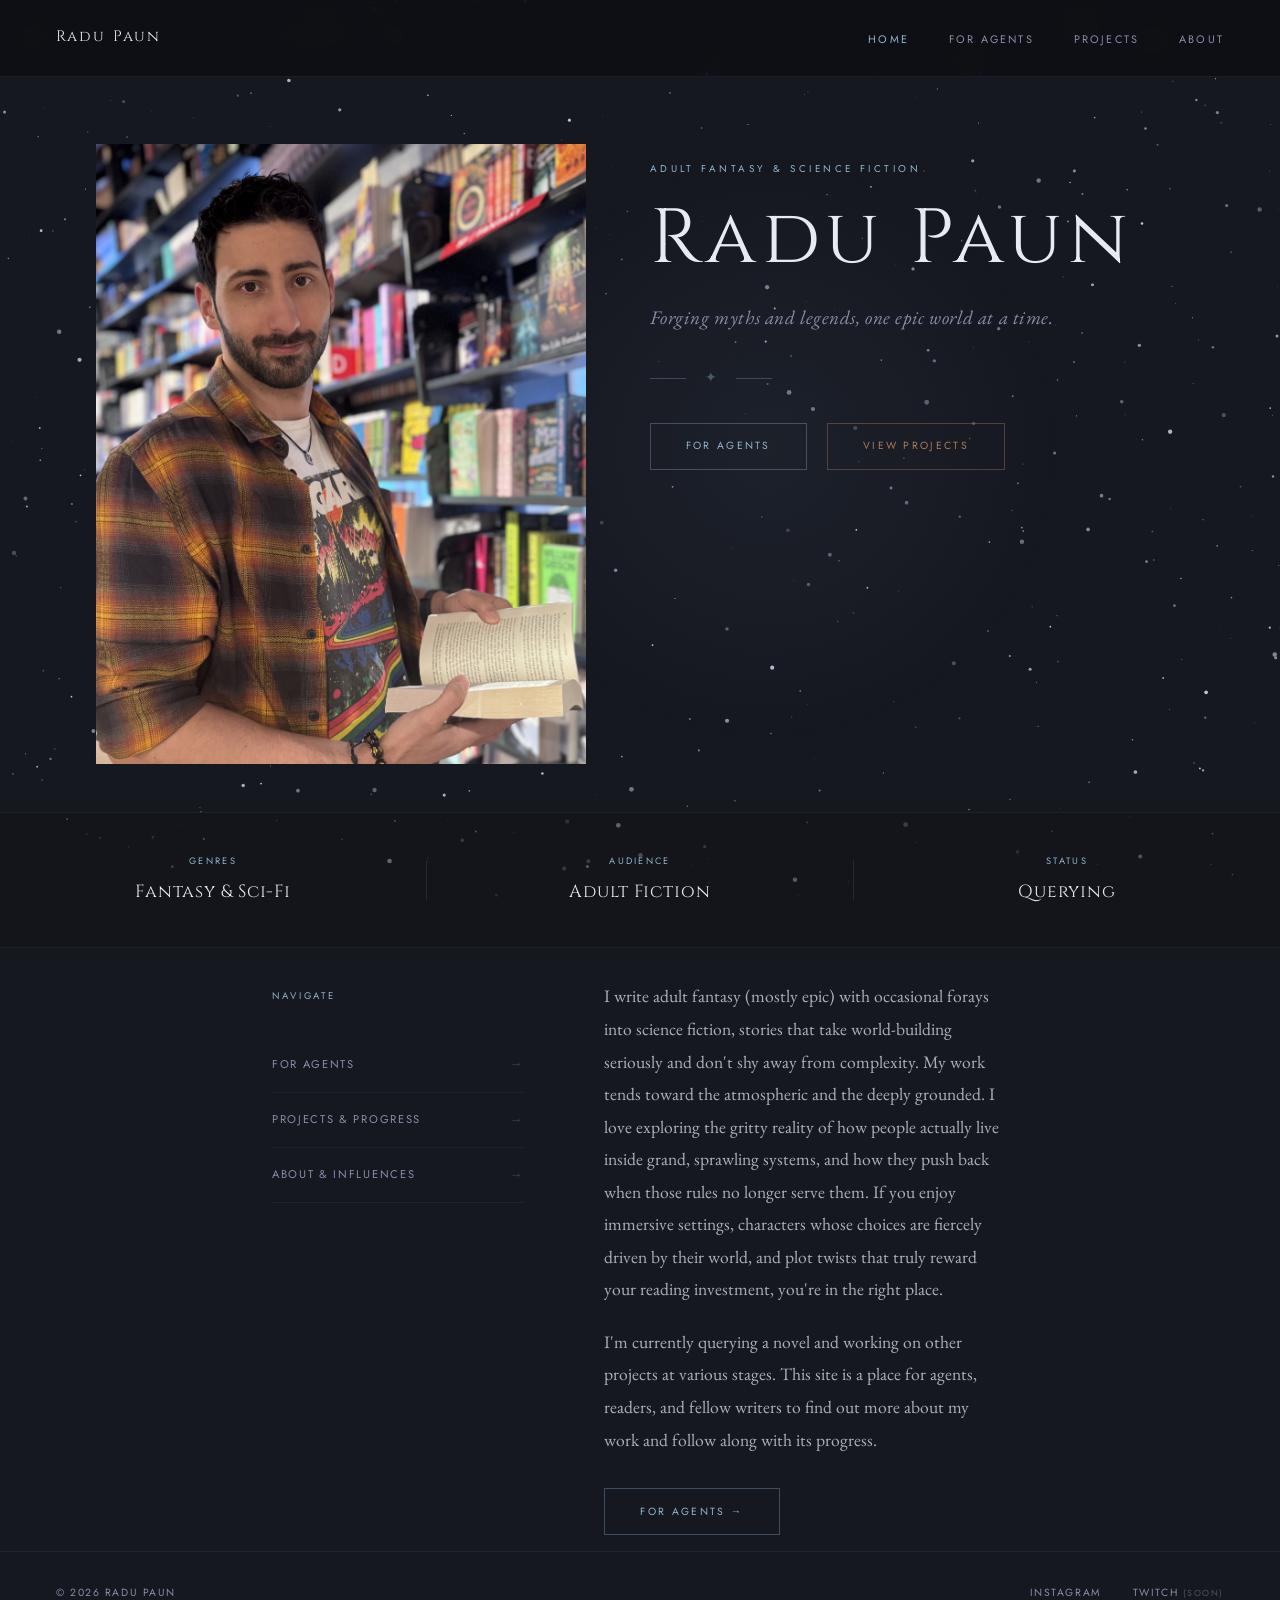
==== index.html @ 84acb4f2 "Update index.html added instagram link" ====
<!DOCTYPE html>
<html lang="en">
<head>
  <meta charset="UTF-8">
  <meta name="viewport" content="width=device-width, initial-scale=1.0">
  <title>Radu Paun — Author</title>
  <meta name="description" content="Radu Paun — writer of fantasy and science fiction.">
  <link rel="stylesheet" href="css/style.css">
  <style>
    /* ── HERO ── */
    .hero {
      min-height: auto;
      display: grid;
      grid-template-columns: 45% 1fr;
      align-items: start;
      padding: 4rem 6rem 3rem;
      position: relative;
      overflow: visible;
      gap: 4rem;
      max-width: 90rem;
      margin: 0 auto;
      width: 100%;
      box-sizing: border-box;
    }

    /* Atmospheric glow */
    .hero-glow {
      position: fixed;
      width: 600px;
      height: 600px;
      border-radius: 50%;
      background: radial-gradient(circle, rgba(124,158,184,0.07) 0%, transparent 70%);
      top: 50%;
      left: 60%;
      transform: translate(-50%, -50%);
      pointer-events: none;
    }

    /* ── PHOTO COLUMN ── */
    .hero-photo {
      position: relative;
      width: 100%;
      aspect-ratio: 3 / 4;
      max-height: 620px;
      overflow: hidden;
    }

    .hero-photo img {
      width: 100%;
      height: 100%;
      object-fit: cover;
      object-position: center 15%;
      display: block;
    }

    /* ── TEXT COLUMN ── */
    .hero-text {
      display: flex;
      flex-direction: column;
      align-items: flex-start;
      text-align: left;
      padding-top: 1rem;
    }

    .hero-eyebrow {
      font-family: var(--ff-ui);
      font-size: 0.62rem;
      letter-spacing: 0.35em;
      text-transform: uppercase;
      color: var(--accent);
      opacity: 0.7;
      margin-bottom: 1.5rem;
    }

    .hero-name {
      font-family: var(--ff-display);
      font-size: clamp(2.5rem, 6vw, 5.5rem);
      font-weight: 300;
      letter-spacing: 0.08em;
      line-height: 1;
      color: var(--silver);
    }

    .hero-subtitle {
      font-family: var(--ff-body);
      font-size: clamp(1rem, 1.8vw, 1.2rem);
      font-style: italic;
      color: var(--dim);
      letter-spacing: 0.03em;
      margin: 1.5rem 0 0;
      max-width: 30rem;
      line-height: 1.7;
    }

    .hero-divider {
      display: flex;
      align-items: center;
      gap: 1.2rem;
      margin: 2rem 0;
    }
    .hero-divider span {
      width: 36px;
      height: 1px;
      background: var(--accent);
      opacity: 0.3;
    }
    .hero-divider em {
      font-family: var(--ff-display);
      font-size: 0.85rem;
      color: var(--accent);
      opacity: 0.4;
      font-style: normal;
    }

    .hero-ctas {
      display: flex;
      gap: 1.25rem;
      flex-wrap: wrap;
    }

    /* ── INFO STRIP ── */
    .info-strip {
      position: relative;
      z-index: 10;
      border-top: 1px solid rgba(124,158,184,0.1);
      border-bottom: 1px solid rgba(124,158,184,0.1);
      background: rgba(19,20,26,0.6);
      display: grid;
      grid-template-columns: 1fr 1px 1fr 1px 1fr;
      align-items: center;
    }

    .info-item {
      padding: 2.5rem 3rem;
      text-align: center;
    }
    .info-item-label {
      font-family: var(--ff-ui);
      font-size: 0.58rem;
      letter-spacing: 0.25em;
      text-transform: uppercase;
      color: var(--accent);
      opacity: 1;
      display: block;
      margin-bottom: 0.4rem;
    }
    .info-item-value {
      font-family: var(--ff-display);
      font-size: 1.1rem;
      font-weight: 400;
      letter-spacing: 0.05em;
      color: var(--silver);
    }
    .info-sep {
      width: 1px;
      height: 2.5rem;
      background: rgba(124,158,184,0.15);
    }

    /* ── INTRO SECTION ── */
    .intro-section {
      position: relative;
      z-index: 10;
      max-width: 52rem;
      margin: 0 auto;
      padding: 2rem 3rem 1rem;
      display: grid;
      grid-template-columns: 1fr 1.6fr;
      gap: 5rem;
      align-items: start;
    }

    .intro-left { padding-top: 0.5rem; }
    .intro-left .section-label { margin-bottom: 1.5rem; }

    .intro-nav-links {
      list-style: none;
      margin-top: 2rem;
      display: flex;
      flex-direction: column;
      gap: 0;
    }
    .intro-nav-links li a {
      display: flex;
      align-items: center;
      justify-content: space-between;
      font-family: var(--ff-ui);
      font-size: 0.7rem;
      letter-spacing: 0.15em;
      text-transform: uppercase;
      color: var(--dim);
      text-decoration: none;
      padding: 1rem 0;
      border-bottom: 1px solid rgba(124,158,184,0.08);
      transition: color 0.2s;
    }
    .intro-nav-links li a:hover { color: var(--accent); }
    .intro-nav-links li a span { opacity: 0.4; font-size: 0.8rem; }

    .intro-right p {
      font-size: 1.1rem;
      color: var(--mist);
      line-height: 1.85;
      opacity: 0.85;
    }
    .intro-right p + p { margin-top: 1.25rem; }
    .intro-right .btn { margin-top: 2rem; }

    /* ── TABLET ── */
    @media (max-width: 900px) {
      .hero {
        grid-template-columns: 1fr;
        padding: 5rem 2rem 3rem;
        text-align: center;
        gap: 2rem;
      }
      .hero-photo {
        aspect-ratio: 4 / 3;
        max-height: 380px;
        width: 100%;
      }
      .hero-photo img {
        object-position: center 10%;
      }
      .hero-text {
        align-items: center;
        padding-top: 0;
      }
      .hero-subtitle { text-align: center; }
      .hero-ctas { justify-content: center; }
    }

    /* ── MOBILE ── */
    @media (max-width: 768px) {
      .hero {
        padding: 3rem 1.25rem 2rem;
        gap: 0;
      }
      .hero-photo {
        aspect-ratio: 1 / 1;
        max-height: 320px;
        border-radius: 1px;
        margin-bottom: 1.5rem;
      }
      .hero-photo img {
        object-position: center 8%;
      }
      .hero-eyebrow {
        margin-bottom: 0.75rem;
      }
      .hero-name {
        font-size: clamp(2rem, 9vw, 2.8rem);
        letter-spacing: 0.06em;
        line-height: 1.1;
        margin-bottom: 0;
      }
      .hero-subtitle {
        margin-top: 1rem;
        font-size: 1rem;
        line-height: 1.6;
      }
      .hero-divider {
        margin: 1.25rem 0;
      }
      .hero-ctas {
        flex-direction: column;
        width: 100%;
        gap: 0.75rem;
      }
      .hero-ctas .btn {
        width: 100%;
        text-align: center;
        box-sizing: border-box;
        padding: 0.9rem 1rem;
        letter-spacing: 0.15em;
      }

      /* Info strip stacks */
      .info-strip {
        grid-template-columns: 1fr;
      }
      .info-sep {
        width: 40%;
        height: 1px;
        margin: 0 auto;
      }
      .info-item {
        padding: 1.5rem 2rem;
      }

      /* Intro section stacks */
      .intro-section {
        grid-template-columns: 1fr;
        gap: 2rem;
        padding: 2.5rem 1.25rem 2rem;
      }
    }
  </style>
</head>
<body>
<div class="page-wrap">
<canvas id="stars-canvas"></canvas>
  <nav>
    <a class="nav-logo" href="index.html">Radu Paun</a>
    <ul class="nav-links">
      <li><a href="index.html" class="active">Home</a></li>
      <li><a href="for-agents.html">For Agents</a></li>
      <li><a href="projects.html">Projects</a></li>
      <li><a href="about.html">About</a></li>
    </ul>
  </nav>

  <main>
    <!-- HERO -->
    <section class="hero">
      <div class="hero-glow"></div>

      <!-- Photo column -->
      <div class="hero-photo fade-up delay-1">
        <img src="images/Author Picture 1 new format 2.jpg" alt="Radu Paun">
      </div>

      <!-- Text column -->
      <div class="hero-text">
        <p class="hero-eyebrow fade-up delay-2">Adult fantasy &amp; science fiction</p>
        <h1 class="hero-name fade-up delay-3">Radu Paun</h1>
        <p class="hero-subtitle fade-up delay-4">
          Forging myths and legends, one epic world at a time.
        </p>
        <div class="hero-divider fade-up delay-4">
          <span></span>
          <em>&#10022;</em>
          <span></span>
        </div>
        <div class="hero-ctas fade-up delay-5">
          <a href="for-agents.html" class="btn">For agents</a>
          <a href="projects.html" class="btn btn-warm">View projects</a>
        </div>
      </div>
    </section>

    <!-- INFO STRIP -->
    <div class="info-strip">
      <div class="info-item">
        <span class="info-item-label">Genres</span>
        <span class="info-item-value">Fantasy &amp; Sci-Fi</span>
      </div>
      <div class="info-sep"></div>
      <div class="info-item">
        <span class="info-item-label">Audience</span>
        <span class="info-item-value">Adult Fiction</span>
      </div>
      <div class="info-sep"></div>
      <div class="info-item">
        <span class="info-item-label">Status</span>
        <span class="info-item-value">Querying</span>
      </div>
    </div>

    <!-- INTRO -->
    <section class="intro-section">
      <div class="intro-left fade-up delay-1">
        <span class="section-label">Navigate</span>
        <ul class="intro-nav-links">
          <li><a href="for-agents.html">For agents <span>→</span></a></li>
          <li><a href="projects.html">Projects &amp; progress <span>→</span></a></li>
          <li><a href="about.html">About &amp; influences <span>→</span></a></li>
        </ul>
      </div>

      <div class="intro-right fade-up delay-2">
        <p>
          I write adult fantasy (mostly epic) with occasional forays into science fiction, stories that take world-building seriously and don't shy away from complexity. My work tends toward the atmospheric and the deeply grounded. I love exploring the gritty reality of how people actually live inside grand, sprawling systems, and how they push back when those rules no longer serve them. If you enjoy immersive settings, characters whose choices are fiercely driven by their world, and plot twists that truly reward your reading investment, you're in the right place.
        </p>
        <p>
          I'm currently querying a novel and working on other projects at various stages. This site is a place for agents, readers, and fellow writers to find out more about my work and follow along with its progress.
        </p>
        <a href="for-agents.html" class="btn">For agents →</a>
      </div>
    </section>
  </main>

  <footer>
    <p>&copy; 2026 Radu Paun</p>
    <div class="footer-social">
      <a href="https://www.instagram.com/raduwrites/" target="_blank" rel="noopener">Instagram</a>
      <a href="#" title="Coming soon">Twitch <span style="font-size:0.55rem;opacity:0.5">(soon)</span></a>
    </div>
  </footer>
</div>

<script>
  const canvas = document.getElementById('stars-canvas');
  const ctx = canvas.getContext('2d');
  let stars = [], raf;

  function resize() {
    canvas.width  = window.innerWidth;
    canvas.height = window.innerHeight;
  }

  function initStars() {
    stars = [];
    const count = Math.floor((canvas.width * canvas.height) / 2200);
    for (let i = 0; i < count; i++) {
      const size = Math.random();
      stars.push({
        x: Math.random() * canvas.width,
        y: Math.random() * canvas.height,
        r: size < 0.7 ? Math.random() * 0.8 + 0.2 : Math.random() * 1.6 + 0.8,
        o: size < 0.7 ? Math.random() * 0.6 + 0.4 : Math.random() * 0.5 + 0.5,
        speed: Math.random() * 0.002 + 0.0005,
        phase: Math.random() * Math.PI * 2
      });
    }
  }

  function drawStars(t) {
    ctx.clearRect(0, 0, canvas.width, canvas.height);
    stars.forEach(s => {
      const o = s.o * (0.7 + 0.3 * Math.sin(t * s.speed + s.phase));
      ctx.beginPath();
      ctx.arc(s.x, s.y, s.r, 0, Math.PI * 2);
      ctx.fillStyle = 'rgba(220, 228, 245, ' + o + ')';
      ctx.fill();
    });
    raf = requestAnimationFrame(drawStars);
  }

  resize(); initStars(); requestAnimationFrame(drawStars);
  window.addEventListener('resize', () => { cancelAnimationFrame(raf); resize(); initStars(); requestAnimationFrame(drawStars); });
</script>
</body>
</html>
---- css/style.css ----
@import url('https://fonts.googleapis.com/css2?family=Cinzel:wght@300;400;500&family=EB+Garamond:ital,wght@0,400;0,500;1,400;1,500&family=Jost:wght@300;400&display=swap');

*, *::before, *::after { box-sizing: border-box; margin: 0; padding: 0; }

:root {
  --void:       #161820;
  --deep:       #1c1e2a;
  --surface:    #1e2030;
  --rim:        #24263300;
  --mist:       #c8cad8;
  --silver:     #e8eaf2;
  --dim:        #8a8da8;
  --accent:     #90b4cc;
  --accent2:    #a87c5a;
  --glow:       rgba(124,158,184,0.15);
  --ff-display: 'Cinzel', serif;
  --ff-body:    'EB Garamond', Georgia, serif;
  --ff-ui:      'Jost', sans-serif;
}

html { font-size: 16px; scroll-behavior: smooth; }

body {
  background: var(--void);
  color: var(--mist);
  font-family: var(--ff-body);
  font-size: 1.1rem;
  line-height: 1.75;
  min-height: 100vh;
}

/* ── STARS BACKGROUND (canvas overlay) ── */
#stars-canvas {
  position: fixed;
  inset: 0;
  z-index: 0;
  pointer-events: none;
  opacity: 1;
}

/* ── NAV ── */
nav {
  position: fixed;
  top: 0; left: 0; right: 0;
  z-index: 100;
  display: flex;
  align-items: center;
  justify-content: space-between;
  padding: 1.4rem 3.5rem;
  background: rgba(13,14,18,0.8);
  backdrop-filter: blur(12px);
  border-bottom: 1px solid rgba(124,158,184,0.1);
}

.nav-logo {
  font-family: var(--ff-display);
  font-size: 0.95rem;
  font-weight: 400;
  letter-spacing: 0.14em;
  color: var(--silver);
  text-decoration: none;
  transition: color 0.2s;
}
.nav-logo:hover { color: var(--accent); }

.nav-links { display: flex; gap: 2.5rem; list-style: none; }

.nav-links a {
  font-family: var(--ff-ui);
  font-size: 0.68rem;
  font-weight: 400;
  letter-spacing: 0.2em;
  text-transform: uppercase;
  color: var(--dim);
  text-decoration: none;
  transition: color 0.2s;
}
.nav-links a:hover,
.nav-links a.active { color: var(--accent); }

/* ── FOOTER ── */
footer {
  position: relative;
  z-index: 10;
  border-top: 1px solid rgba(124,158,184,0.1);
  padding: 2rem 3.5rem;
  display: flex;
  align-items: center;
  justify-content: space-between;
}

footer p {
  font-family: var(--ff-ui);
  font-size: 0.65rem;
  letter-spacing: 0.15em;
  text-transform: uppercase;
  color: var(--dim);
}

.footer-social { display: flex; gap: 2rem; }

.footer-social a {
  font-family: var(--ff-ui);
  font-size: 0.65rem;
  letter-spacing: 0.15em;
  text-transform: uppercase;
  color: var(--dim);
  text-decoration: none;
  transition: color 0.2s;
}
.footer-social a:hover { color: var(--accent); }

/* ── LAYOUT ── */
.page-wrap { display: flex; flex-direction: column; min-height: 100vh; position: relative; overflow: hidden; }
main { flex: 1; padding-top: 5rem; position: relative; z-index: 10; }

/* ── BUTTONS ── */
.btn {
  display: inline-block;
  font-family: var(--ff-ui);
  font-size: 0.65rem;
  font-weight: 400;
  letter-spacing: 0.22em;
  text-transform: uppercase;
  color: var(--accent);
  border: 1px solid rgba(124,158,184,0.4);
  padding: 0.85rem 2.2rem;
  text-decoration: none;
  transition: all 0.25s;
  position: relative;
}
.btn::before {
  content: '';
  position: absolute;
  inset: 0;
  background: var(--accent);
  transform: scaleX(0);
  transform-origin: left;
  transition: transform 0.25s ease;
  z-index: -1;
}
.btn:hover { color: var(--void); border-color: var(--accent); }
.btn:hover::before { transform: scaleX(1); }

.btn-warm {
  color: var(--accent2);
  border-color: rgba(168,124,90,0.4);
}
.btn-warm::before { background: var(--accent2); }
.btn-warm:hover { color: var(--void); border-color: var(--accent2); }

/* ── SECTION LABEL ── */
.section-label {
  font-family: var(--ff-ui);
  font-size: 0.6rem;
  font-weight: 400;
  letter-spacing: 0.3em;
  text-transform: uppercase;
  color: var(--accent);
  display: block;
}

/* ── RULED TITLE ── */
.ruled-title {
  display: flex;
  align-items: center;
  gap: 1.5rem;
  margin-bottom: 1rem;
}
.ruled-title h2 {
  font-family: var(--ff-display);
  font-size: clamp(1.3rem, 3vw, 1.8rem);
  font-weight: 400;
  letter-spacing: 0.06em;
  color: var(--silver);
  white-space: nowrap;
}
.ruled-title::after {
  content: '';
  flex: 1;
  height: 1px;
  background: linear-gradient(to right, rgba(124,158,184,0.3), transparent);
}

/* ── DIVIDER ── */
.divider {
  border: none;
  border-top: 1px solid rgba(124,158,184,0.1);
  margin: 3.5rem 0;
}

/* ── STATUS BADGES ── */
.badge {
  display: inline-block;
  font-family: var(--ff-ui);
  font-size: 0.55rem;
  font-weight: 400;
  letter-spacing: 0.16em;
  text-transform: uppercase;
  padding: 3px 10px;
}
.badge-complete  { color: #8fcf8f; border: 1px solid rgba(100,180,100,0.3); }
.badge-drafting  { color: #c8b87a; border: 1px solid rgba(200,184,122,0.3); }
.badge-revising  { color: #b0a0cc; border: 1px solid rgba(176,160,204,0.3); }
.badge-querying  { color: var(--accent); border: 1px solid rgba(124,158,184,0.35); }
.badge-onhold    { color: #c0844a; border: 1px solid rgba(192,132,74,0.35); }
.badge-upcoming  { color: #8a8da0; border: 1px solid rgba(138,141,160,0.4); }
.badge-na        { color: #555768; border: 1px solid rgba(85,87,104,0.3); }

/* ── FADE-IN ── */
@keyframes fadeUp {
  from { opacity: 0; transform: translateY(18px); }
  to   { opacity: 1; transform: translateY(0); }
}
.fade-up { opacity: 0; animation: fadeUp 0.9s ease forwards; }
.delay-1 { animation-delay: 0.1s; }
.delay-2 { animation-delay: 0.28s; }
.delay-3 { animation-delay: 0.46s; }
.delay-4 { animation-delay: 0.64s; }
.delay-5 { animation-delay: 0.82s; }

/* ── MOBILE ── */
@media (max-width: 768px) {
  nav { padding: 1rem 1.5rem; }
  .nav-links { gap: 1.5rem; }
  footer { flex-direction: column; gap: 1rem; padding: 1.5rem; text-align: center; }
}
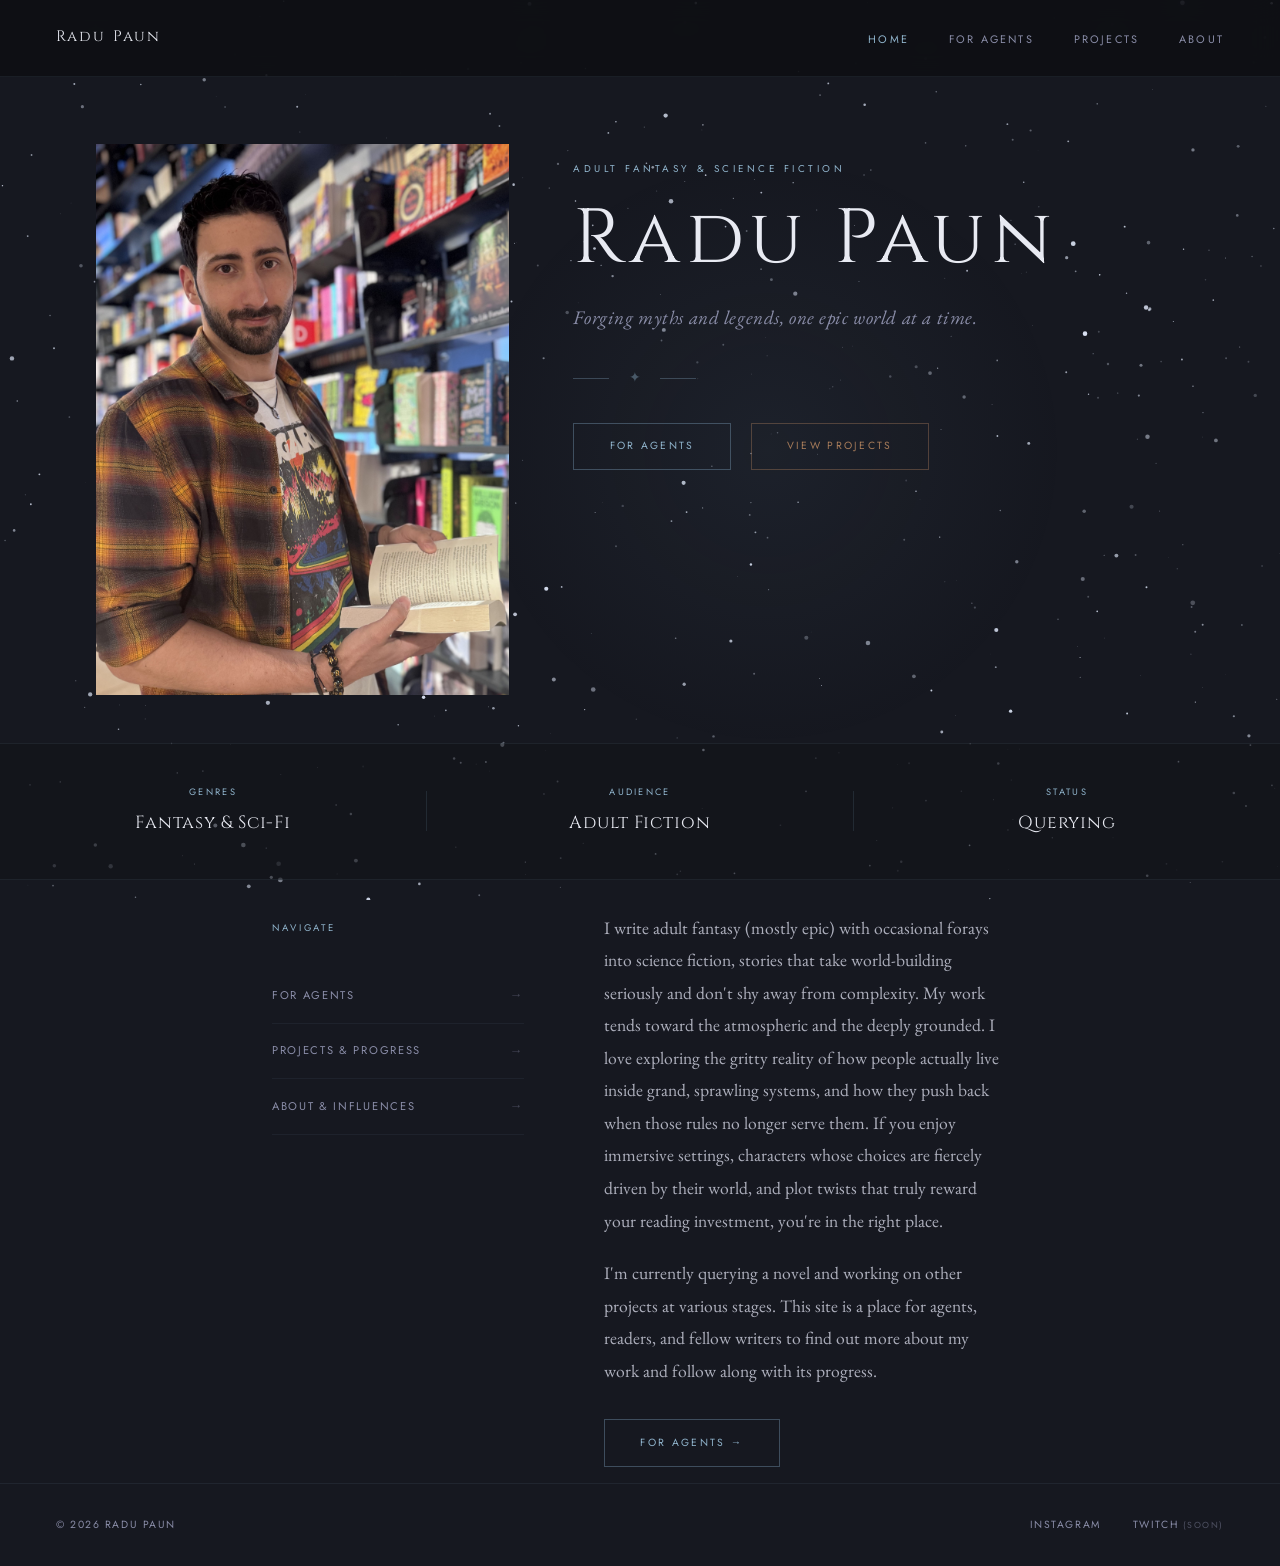
==== commit cae07edc: "Update index.html" ====
--- a/index.html
+++ b/index.html
@@ -11,7 +11,7 @@
     .hero {
       min-height: auto;
       display: grid;
-      grid-template-columns: 45% 1fr;
+      grid-template-columns: 38% 1fr;
       align-items: start;
       padding: 4rem 6rem 3rem;
       position: relative;
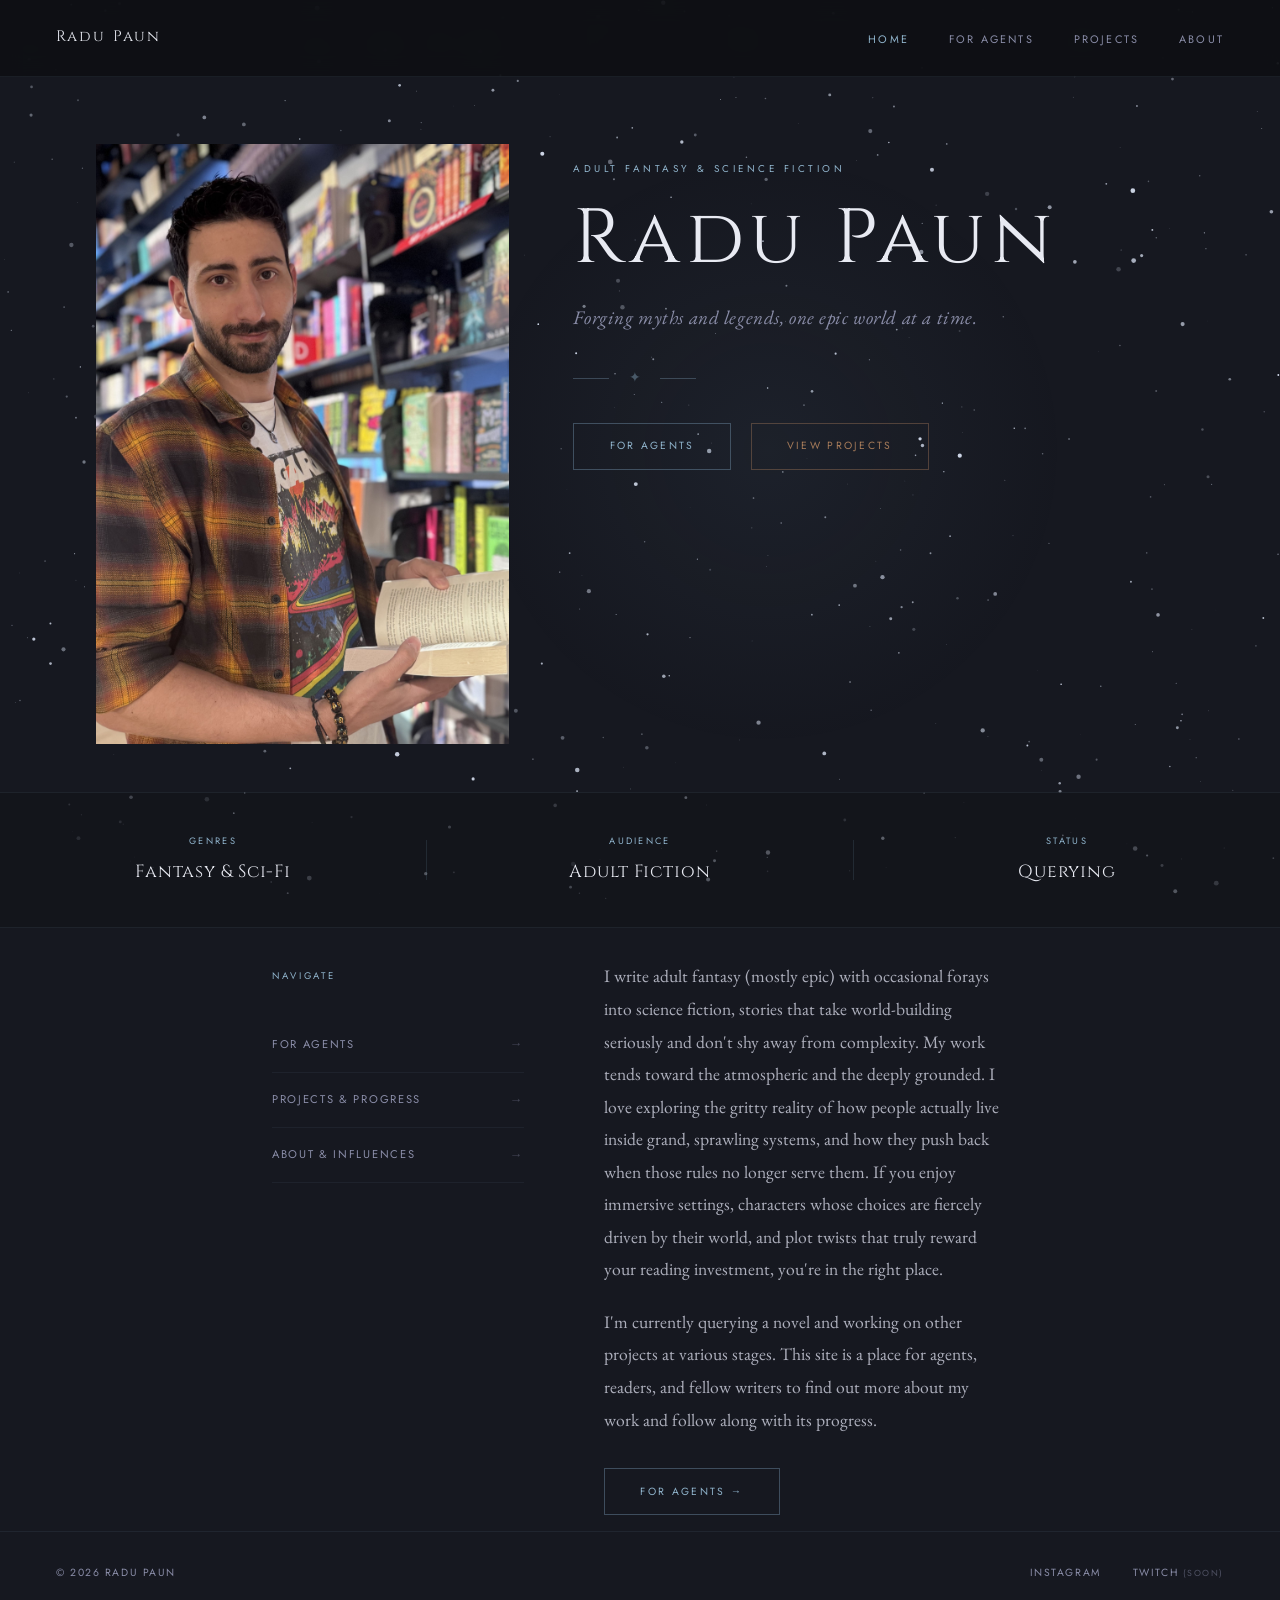
==== commit e8992623: "Add files via upload" ====
--- a/index.html
+++ b/index.html
@@ -40,8 +40,8 @@
     .hero-photo {
       position: relative;
       width: 100%;
-      aspect-ratio: 3 / 4;
-      max-height: 620px;
+      height: 70vh;
+      max-height: 600px;
       overflow: hidden;
     }
 
@@ -49,7 +49,7 @@
       width: 100%;
       height: 100%;
       object-fit: cover;
-      object-position: center 15%;
+      object-position: center center;
       display: block;
     }
 
@@ -215,12 +215,13 @@
         gap: 2rem;
       }
       .hero-photo {
+        height: auto;
         aspect-ratio: 4 / 3;
         max-height: 380px;
         width: 100%;
       }
       .hero-photo img {
-        object-position: center 10%;
+        object-position: center 15%;
       }
       .hero-text {
         align-items: center;
@@ -243,7 +244,7 @@
         margin-bottom: 1.5rem;
       }
       .hero-photo img {
-        object-position: center 8%;
+        object-position: center 15%;
       }
       .hero-eyebrow {
         margin-bottom: 0.75rem;
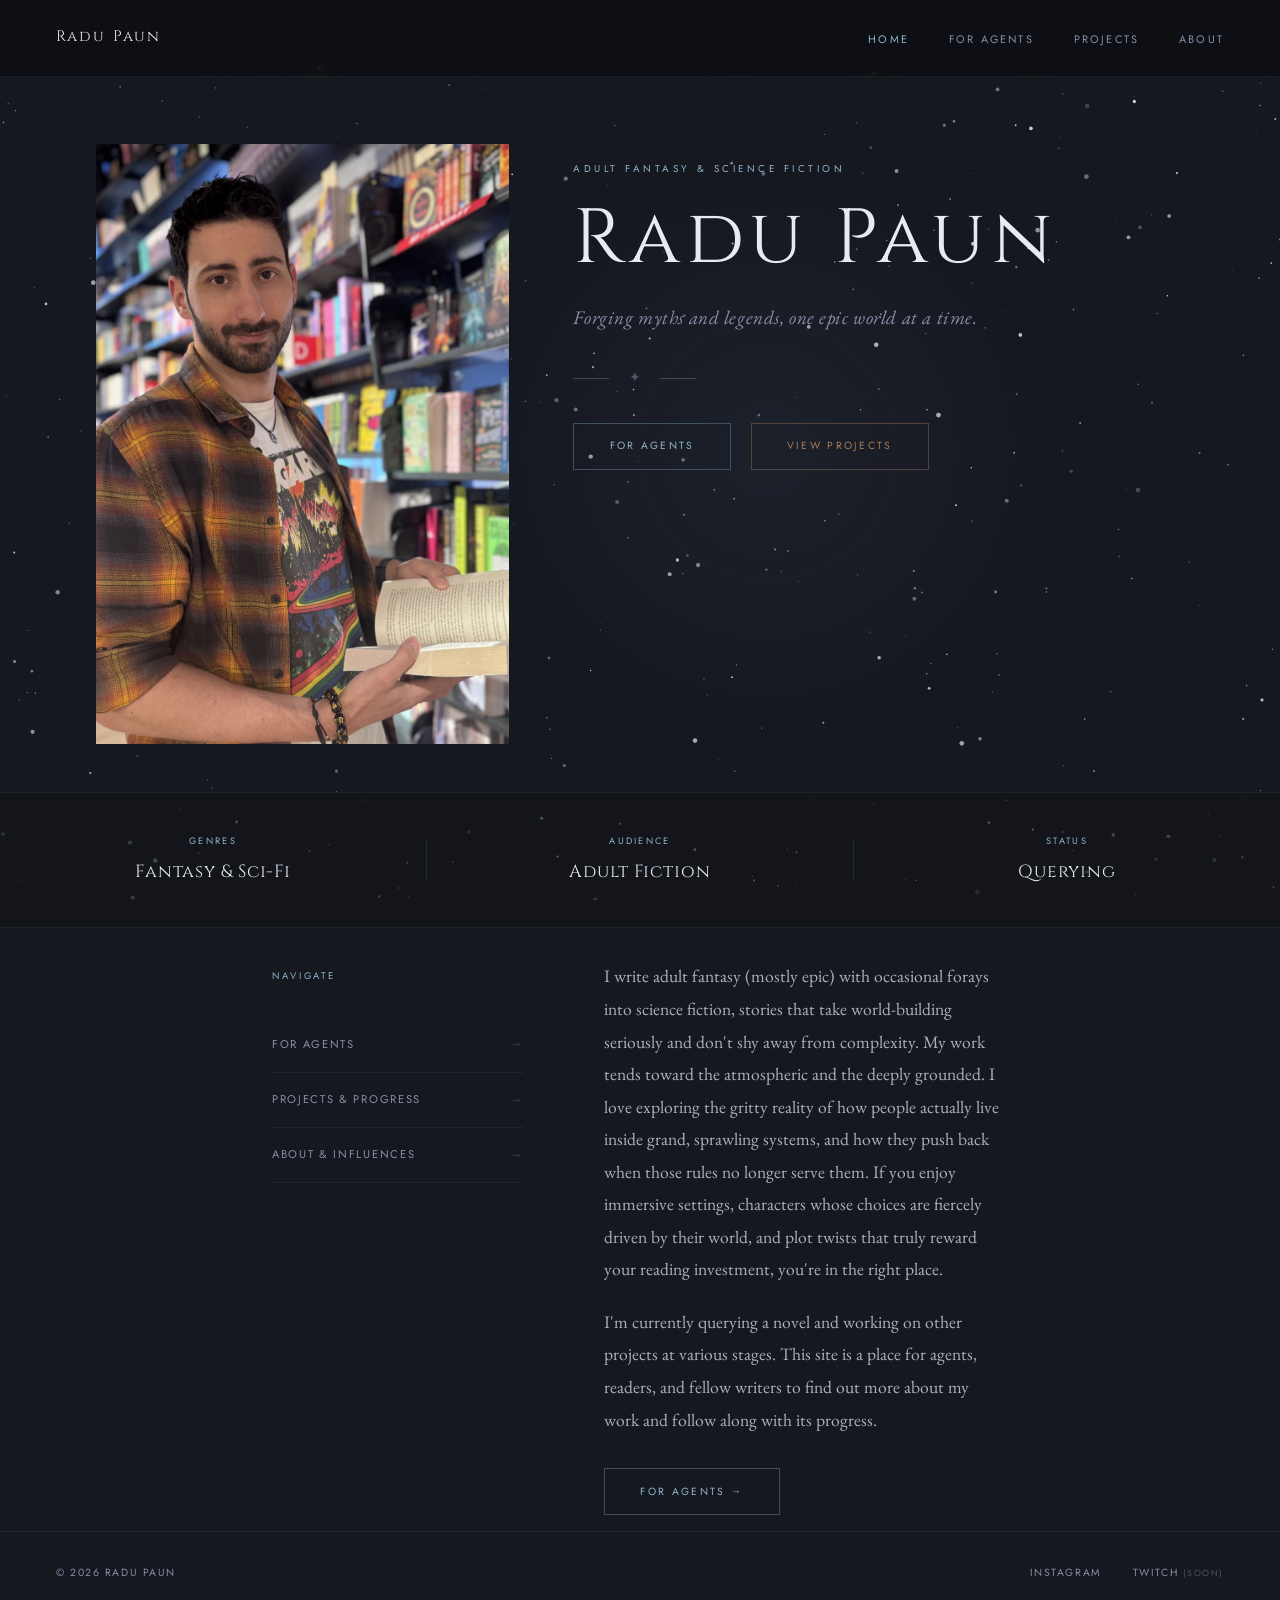
==== commit 0c97b301: "Update index.html" ====
--- a/index.html
+++ b/index.html
@@ -49,7 +49,7 @@
       width: 100%;
       height: 100%;
       object-fit: cover;
-      object-position: center center;
+      object-position: center top;
       display: block;
     }
 
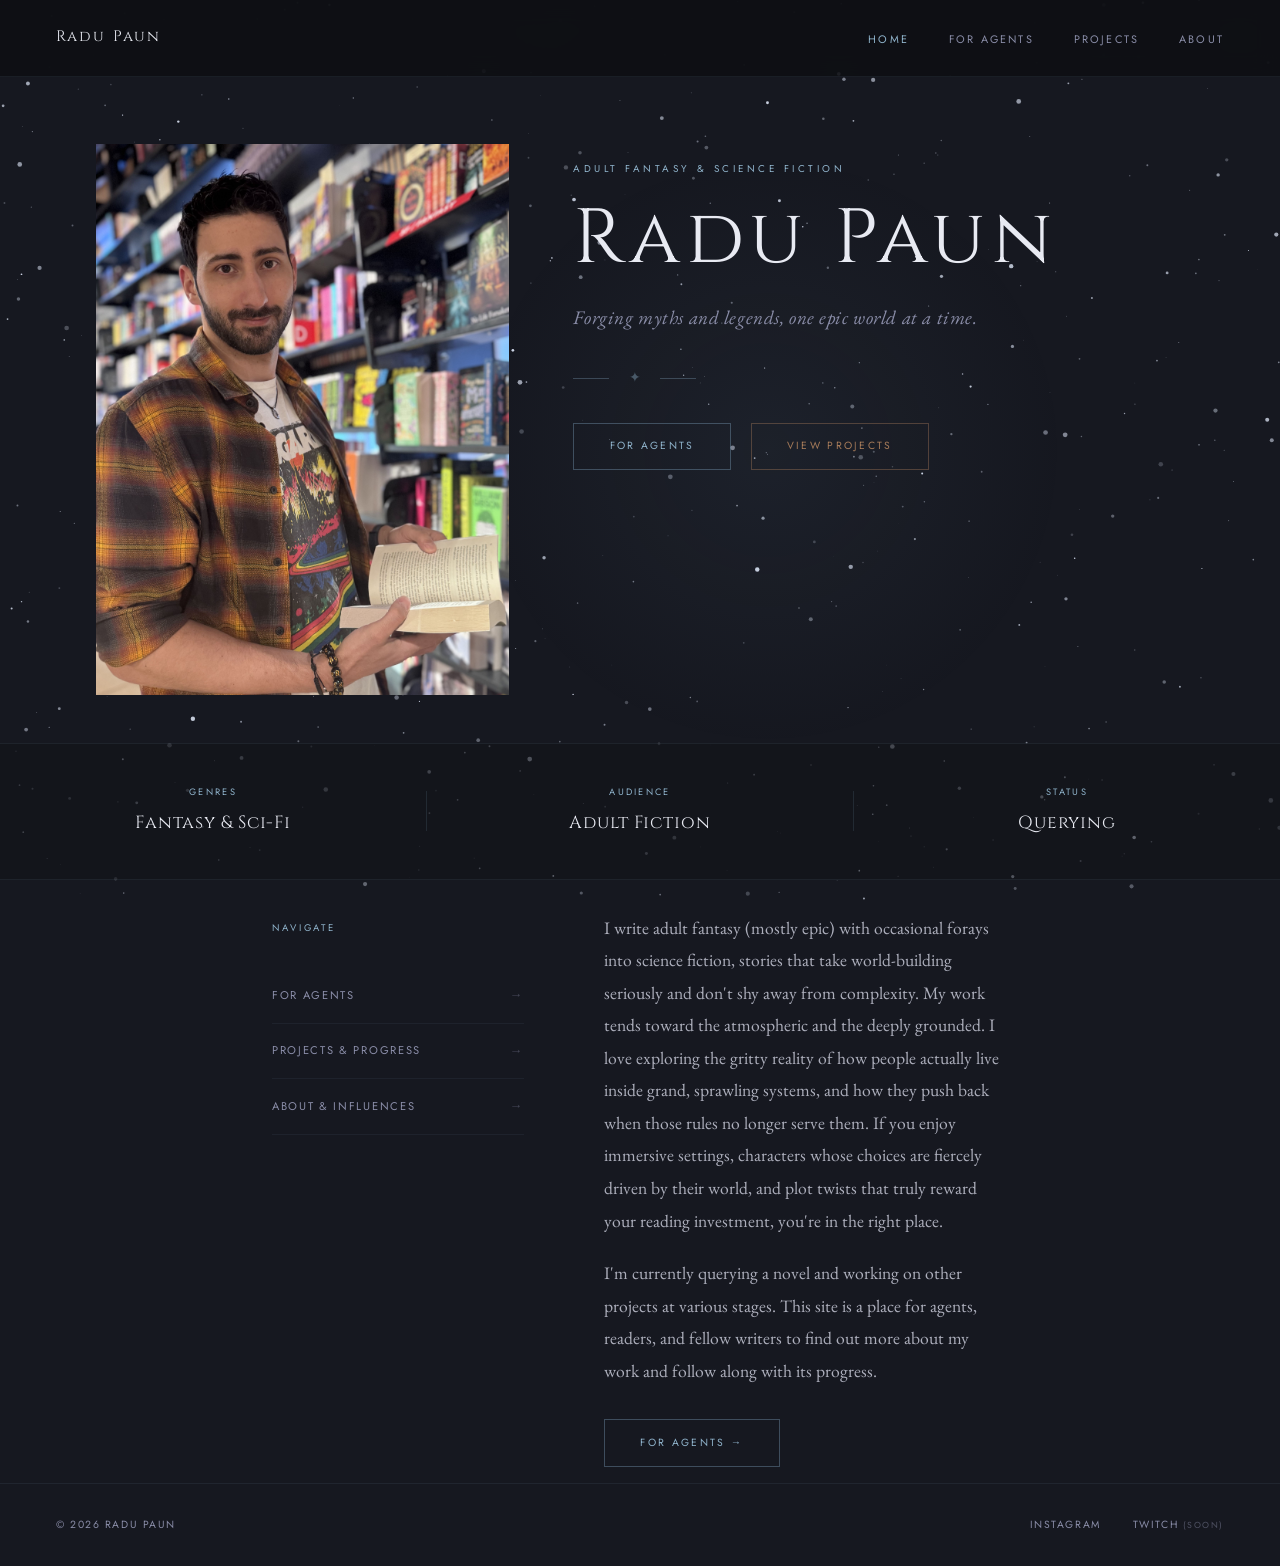
==== commit f5f05551: "Update index.html updated to the commit of 13 minutes ago" ====
--- a/index.html
+++ b/index.html
@@ -40,8 +40,8 @@
     .hero-photo {
       position: relative;
       width: 100%;
-      height: 70vh;
-      max-height: 600px;
+      aspect-ratio: 3 / 4;
+      max-height: 620px;
       overflow: hidden;
     }
 
@@ -49,7 +49,7 @@
       width: 100%;
       height: 100%;
       object-fit: cover;
-      object-position: center top;
+      object-position: center 15%;
       display: block;
     }
 
@@ -215,13 +215,12 @@
         gap: 2rem;
       }
       .hero-photo {
-        height: auto;
         aspect-ratio: 4 / 3;
         max-height: 380px;
         width: 100%;
       }
       .hero-photo img {
-        object-position: center 15%;
+        object-position: center 10%;
       }
       .hero-text {
         align-items: center;
@@ -244,7 +243,7 @@
         margin-bottom: 1.5rem;
       }
       .hero-photo img {
-        object-position: center 15%;
+        object-position: center 8%;
       }
       .hero-eyebrow {
         margin-bottom: 0.75rem;
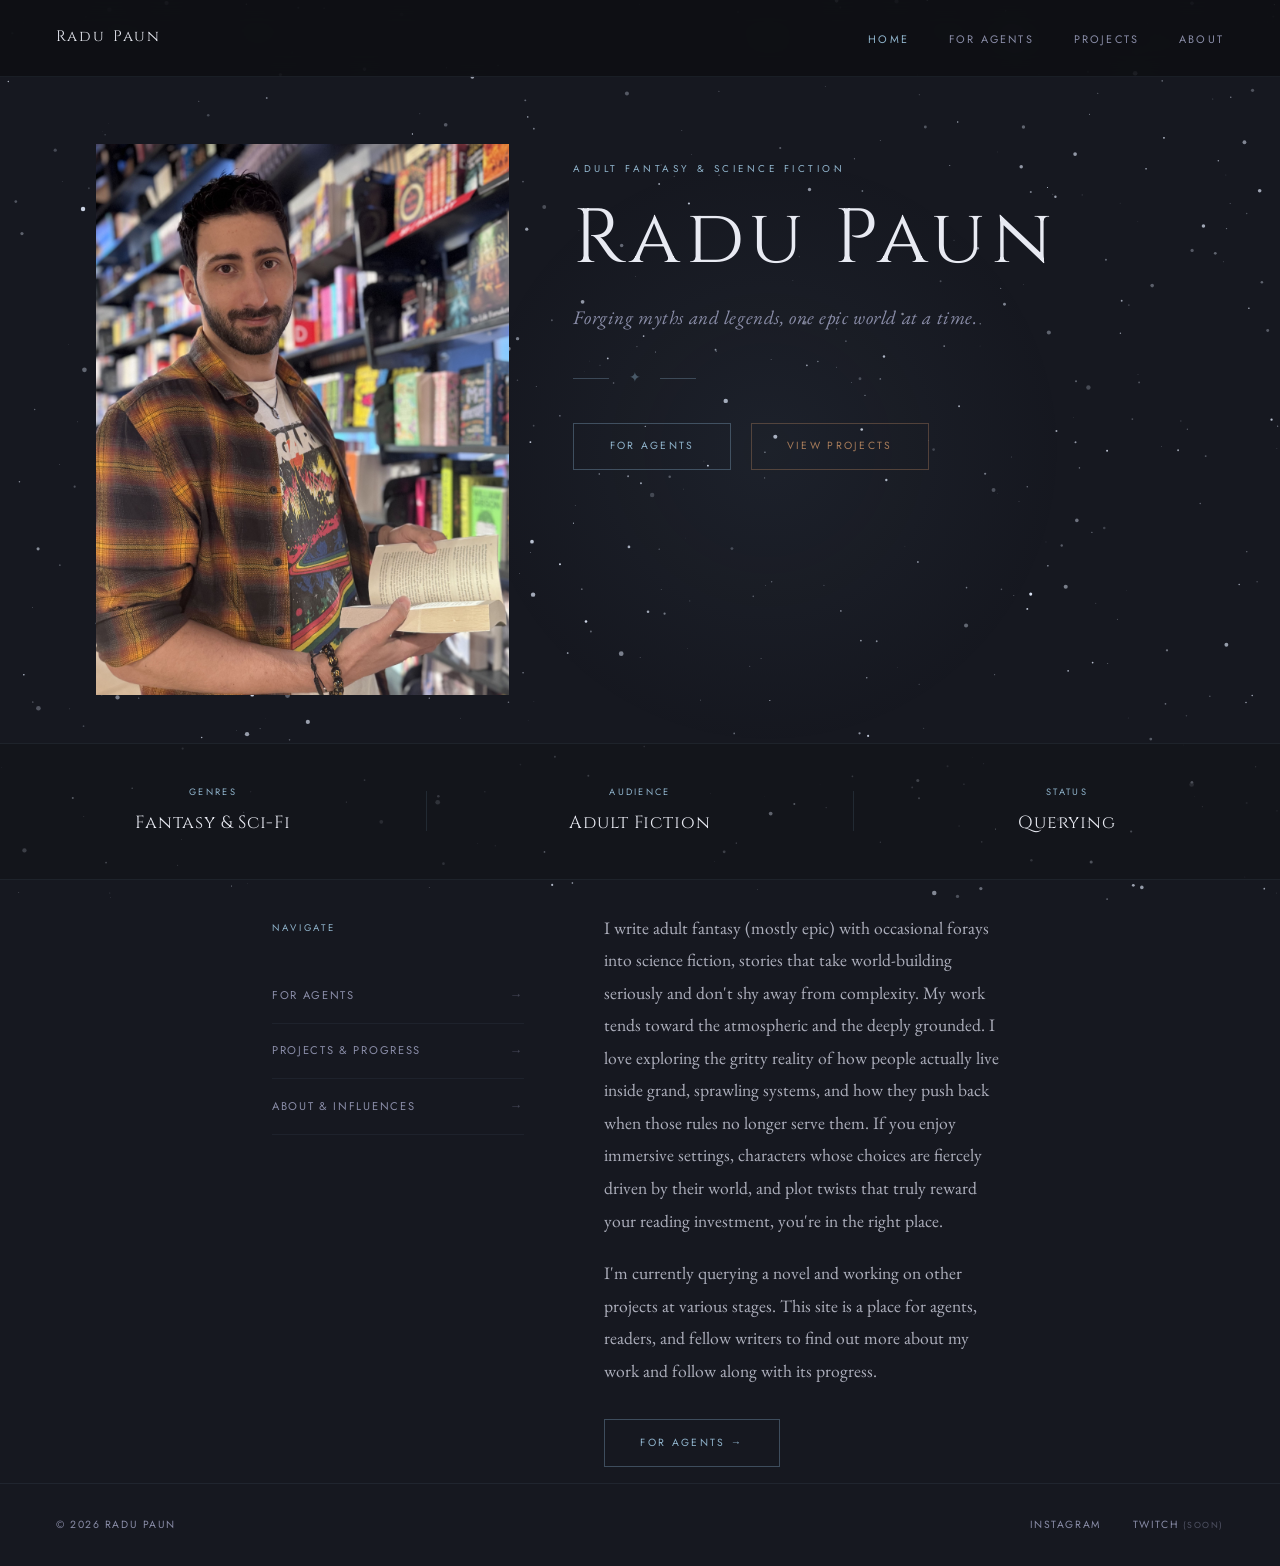
==== commit c9f4855a: "Update index.html changed object-position: center 15%; to  object-position: center center;" ====
--- a/index.html
+++ b/index.html
@@ -49,7 +49,7 @@
       width: 100%;
       height: 100%;
       object-fit: cover;
-      object-position: center 15%;
+      object-position: center center;
       display: block;
     }
 
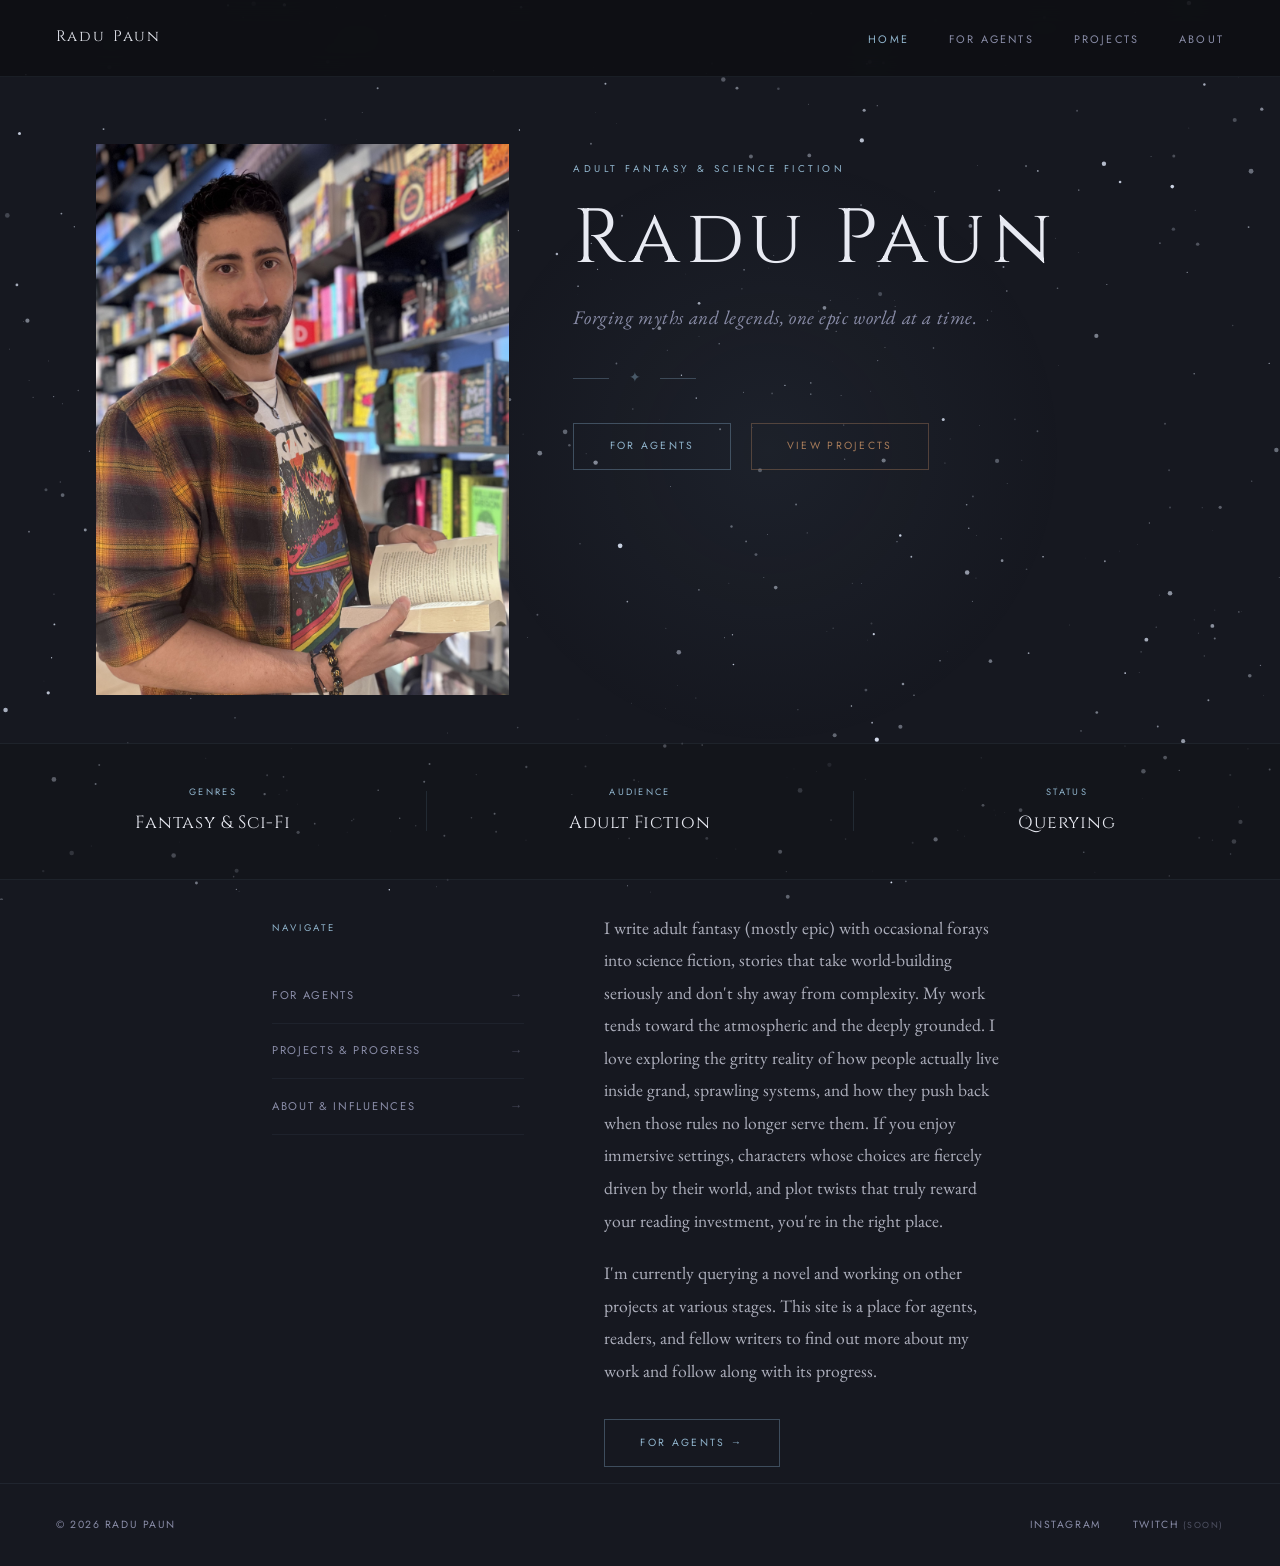
==== commit f5d2e889: "Update index.html" ====
--- a/index.html
+++ b/index.html
@@ -49,7 +49,7 @@
       width: 100%;
       height: 100%;
       object-fit: cover;
-      object-position: center center;
+      object-position: center 20%;
       display: block;
     }
 
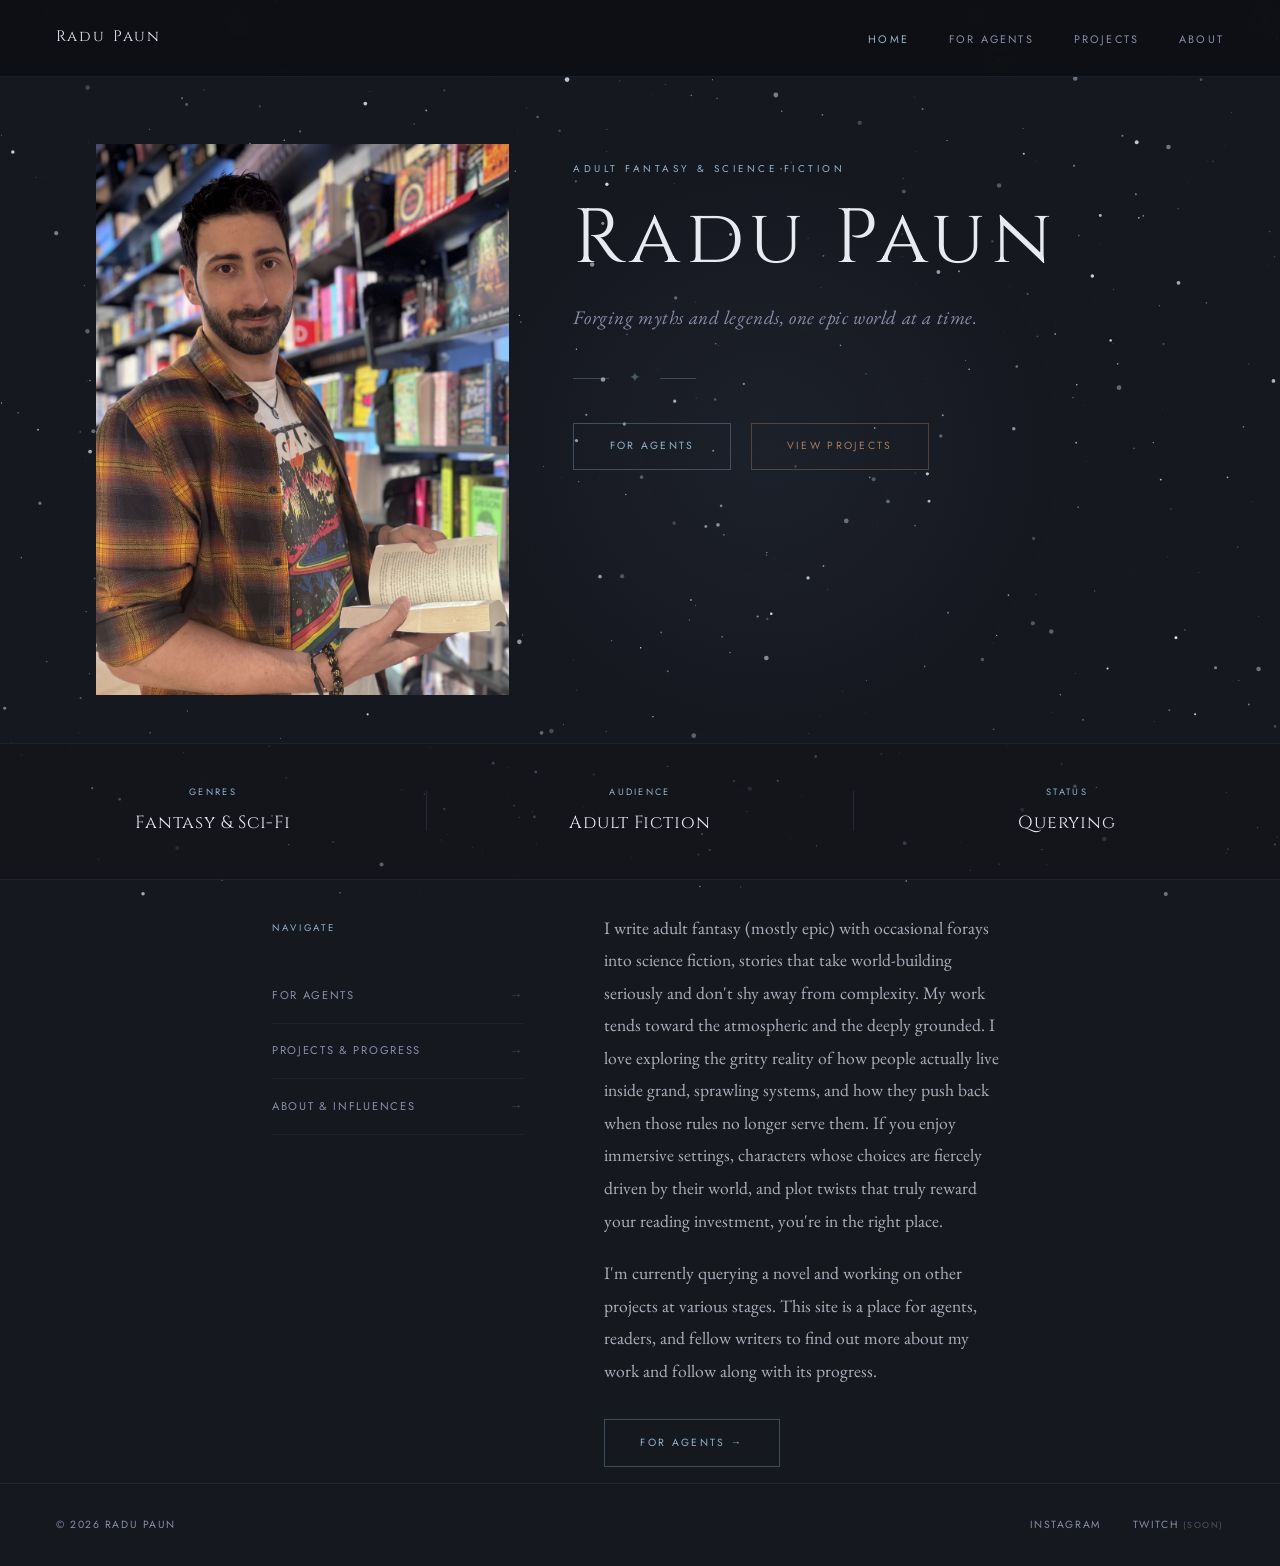
==== commit 5847c7f8: "Update index.html" ====
--- a/index.html
+++ b/index.html
@@ -49,7 +49,7 @@
       width: 100%;
       height: 100%;
       object-fit: cover;
-      object-position: center 20%;
+      object-position: center 15%;
       display: block;
     }
 
